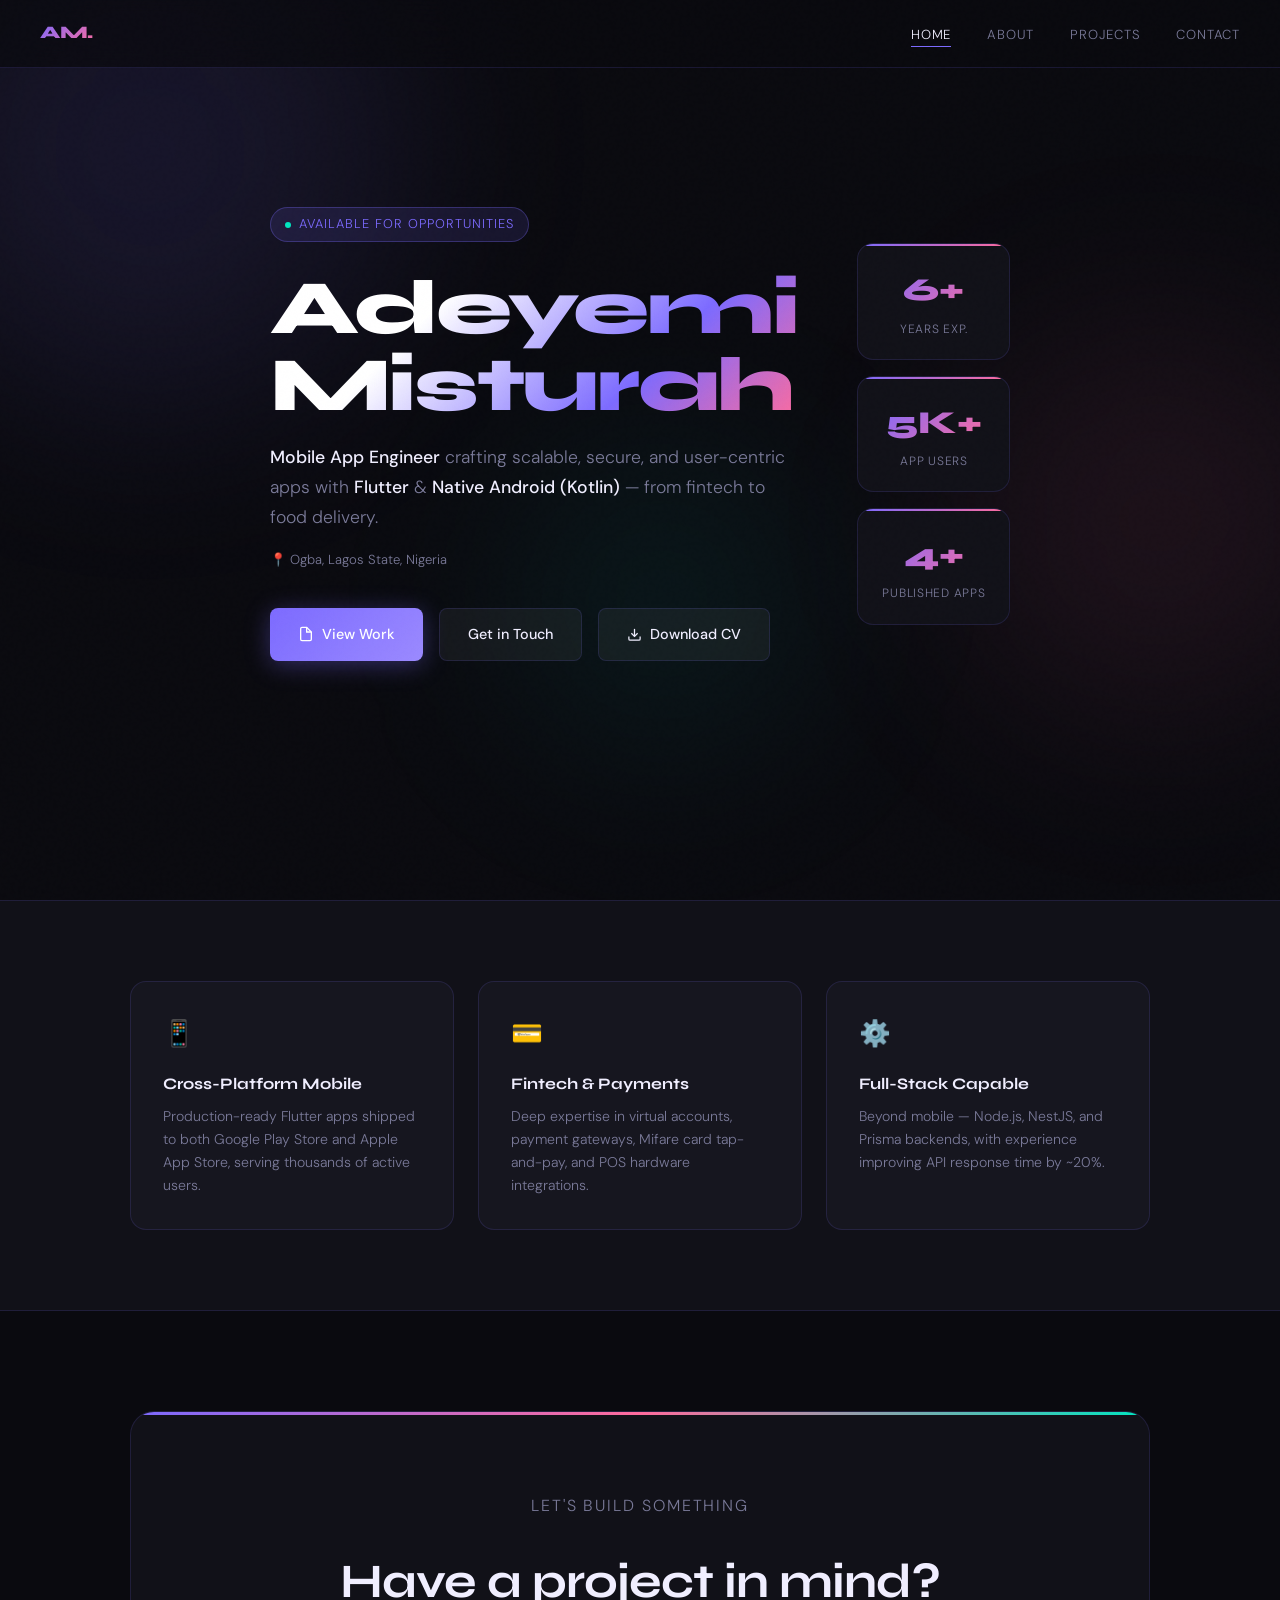
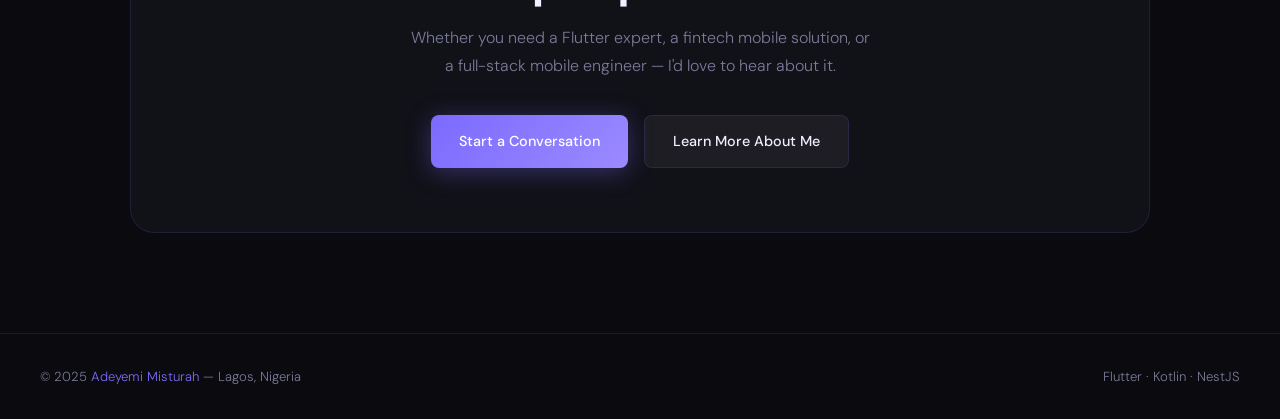
==== index.html @ 65bfe64b "update portfolio" ====
<!DOCTYPE html>
<html lang="en">
<head>
  <meta charset="UTF-8">
  <meta name="viewport" content="width=device-width, initial-scale=1.0">
  <title>Adeyemi Misturah — Mobile App Engineer</title>
  <link rel="preconnect" href="https://fonts.googleapis.com">
  <link rel="preconnect" href="https://fonts.gstatic.com" crossorigin>
  <link href="https://fonts.googleapis.com/css2?family=Syne:wght@400;600;700;800&family=DM+Sans:wght@300;400;500&display=swap" rel="stylesheet">
  <link rel="stylesheet" href="css/style.css">
  <link rel="stylesheet" href="css/pages.css">
</head>
<body>

  <!-- AMBIENT BLOBS -->
  <div class="blob blob-1"></div>
  <div class="blob blob-2"></div>
  <div class="blob blob-3"></div>

  <!-- NAV -->
  <nav id="navbar">
    <a href="index.html" class="nav-logo">AM.</a>
    <ul class="nav-links">
      <li><a href="index.html" class="active">Home</a></li>
      <li><a href="pages/about.html">About</a></li>
      <li><a href="pages/projects.html">Projects</a></li>
      <li><a href="pages/contact.html">Contact</a></li>
    </ul>
    <button class="nav-toggle" id="navToggle" aria-label="Toggle menu">
      <span></span><span></span><span></span>
    </button>
  </nav>

  <div class="wrapper">

    <!-- HERO -->
    <section id="hero">
      <div class="container">
        <div class="hero-inner">
          <div class="hero">
            <div class="hero-tag">Available for opportunities</div>
            <h1>
              <span class="name-gradient">Adeyemi<br>Misturah</span>
            </h1>
            <p class="hero-sub">
              <strong>Mobile App Engineer</strong> crafting scalable, secure, and user-centric apps with
              <strong>Flutter</strong> &amp; <strong>Native Android (Kotlin)</strong> — from fintech to food delivery.
            </p>
            <div class="hero-location">📍 Ogba, Lagos State, Nigeria</div>
            <div class="hero-actions">
              <a href="pages/projects.html" class="btn btn-primary">
                <svg width="16" height="16" fill="none" stroke="currentColor" stroke-width="2" viewBox="0 0 24 24"><path d="M13 2H6a2 2 0 0 0-2 2v16a2 2 0 0 0 2 2h12a2 2 0 0 0 2-2V9z"/><polyline points="13 2 13 9 20 9"/></svg>
                View Work
              </a>
              <a href="pages/contact.html" class="btn btn-ghost">Get in Touch</a>
              <a href="Adeyemi_Misturah_Resume.pdf" download class="btn btn-ghost">
                <svg width="15" height="15" fill="none" stroke="currentColor" stroke-width="2" viewBox="0 0 24 24"><path d="M21 15v4a2 2 0 0 1-2 2H5a2 2 0 0 1-2-2v-4"/><polyline points="7 10 12 15 17 10"/><line x1="12" y1="15" x2="12" y2="3"/></svg>
                Download CV
              </a>
            </div>
          </div>
          <div class="hero-stats">
            <div class="stat-card">
              <div class="stat-num">6+</div>
              <div class="stat-label">Years Exp.</div>
            </div>
            <div class="stat-card">
              <div class="stat-num">5K+</div>
              <div class="stat-label">App Users</div>
            </div>
            <div class="stat-card">
              <div class="stat-num">4+</div>
              <div class="stat-label">Published Apps</div>
            </div>
          </div>
        </div>
      </div>
    </section>

    <!-- HIGHLIGHTS -->
    <section id="highlights">
      <div class="container">
        <div class="highlights-grid">
          <div class="highlight-card">
            <div class="icon">📱</div>
            <h3>Cross-Platform Mobile</h3>
            <p>Production-ready Flutter apps shipped to both Google Play Store and Apple App Store, serving thousands of active users.</p>
          </div>
          <div class="highlight-card">
            <div class="icon">💳</div>
            <h3>Fintech & Payments</h3>
            <p>Deep expertise in virtual accounts, payment gateways, Mifare card tap-and-pay, and POS hardware integrations.</p>
          </div>
          <div class="highlight-card">
            <div class="icon">⚙️</div>
            <h3>Full-Stack Capable</h3>
            <p>Beyond mobile — Node.js, NestJS, and Prisma backends, with experience improving API response time by ~20%.</p>
          </div>
        </div>
      </div>
    </section>

    <!-- CTA -->
    <section id="cta">
      <div class="container">
        <div class="cta-inner">
          <p class="section-label">Let's build something</p>
          <h2 class="section-title">Have a project in mind?</h2>
          <p>Whether you need a Flutter expert, a fintech mobile solution, or a full-stack mobile engineer — I'd love to hear about it.</p>
          <div class="cta-actions">
            <a href="pages/contact.html" class="btn btn-primary">Start a Conversation</a>
            <a href="pages/about.html" class="btn btn-ghost">Learn More About Me</a>
          </div>
        </div>
      </div>
    </section>

    <footer>
      <div>© 2025 <span>Adeyemi Misturah</span> — Lagos, Nigeria</div>
      <div>Flutter · Kotlin · NestJS</div>
    </footer>

  </div>

  <script>
    const toggle = document.getElementById('navToggle');
    const nav    = document.getElementById('navbar');
    toggle.addEventListener('click', () => nav.classList.toggle('open'));
  </script>

</body>
</html>
---- css/style.css ----
/* ─────────────────────────────────────────────
   TOKENS
───────────────────────────────────────────── */
:root {
  --bg:       #0a0a0f;
  --surface:  #111118;
  --surface2: #16161f;
  --accent:   #7c6aff;
  --accent2:  #ff6b9d;
  --accent3:  #00e5c0;
  --text:     #f0eeff;
  --muted:    #7a7a99;
  --border:   rgba(124,106,255,0.15);

  --font-display: 'Syne', sans-serif;
  --font-body:    'DM Sans', sans-serif;

  --radius-sm: 8px;
  --radius-md: 16px;
  --radius-lg: 24px;
}

/* ─────────────────────────────────────────────
   RESET & BASE
───────────────────────────────────────────── */
*, *::before, *::after { box-sizing: border-box; margin: 0; padding: 0; }
html { scroll-behavior: smooth; }

body {
  background: var(--bg);
  color: var(--text);
  font-family: var(--font-body);
  font-weight: 300;
  line-height: 1.6;
  overflow-x: hidden;
  min-height: 100vh;
}

/* noise overlay */
body::before {
  content: '';
  position: fixed;
  inset: 0;
  background-image: url("data:image/svg+xml,%3Csvg viewBox='0 0 256 256' xmlns='http://www.w3.org/2000/svg'%3E%3Cfilter id='n'%3E%3CfeTurbulence type='fractalNoise' baseFrequency='0.9' numOctaves='4' stitchTiles='stitch'/%3E%3C/filter%3E%3Crect width='100%25' height='100%25' filter='url(%23n)' opacity='0.035'/%3E%3C/svg%3E");
  pointer-events: none;
  z-index: 9999;
  opacity: 0.4;
}

img { display: block; max-width: 100%; }
a  { color: inherit; text-decoration: none; }
ul { list-style: none; }

/* ─────────────────────────────────────────────
   AMBIENT BLOBS
───────────────────────────────────────────── */
.blob {
  position: fixed;
  border-radius: 50%;
  filter: blur(100px);
  pointer-events: none;
  z-index: 0;
  animation: drift 18s ease-in-out infinite alternate;
}
.blob-1 { width:500px; height:500px; background:rgba(124,106,255,0.11); top:-100px; left:-100px; }
.blob-2 { width:400px; height:400px; background:rgba(255,107,157,0.08); bottom:20%; right:-80px; animation-delay:-6s; }
.blob-3 { width:300px; height:300px; background:rgba(0,229,192,0.07);   top:50%;   left:40%;    animation-delay:-12s; }

@keyframes drift {
  from { transform: translate(0,0)        scale(1);    }
  to   { transform: translate(30px,40px)  scale(1.08); }
}

/* ─────────────────────────────────────────────
   LAYOUT
───────────────────────────────────────────── */
.wrapper   { position: relative; z-index: 1; }
.container { max-width: 1100px; margin: 0 auto; padding: 0 40px; }
section    { padding: 100px 0; }

/* ─────────────────────────────────────────────
   NAVBAR
───────────────────────────────────────────── */
nav {
  position: fixed;
  top: 0; left: 0; right: 0;
  z-index: 200;
  padding: 0 40px;
  height: 68px;
  display: flex;
  align-items: center;
  justify-content: space-between;
  background: rgba(10,10,15,0.75);
  backdrop-filter: blur(20px);
  border-bottom: 1px solid var(--border);
}

.nav-logo {
  font-family: var(--font-display);
  font-weight: 800;
  font-size: 1.1rem;
  background: linear-gradient(135deg, var(--accent), var(--accent2));
  -webkit-background-clip: text;
  -webkit-text-fill-color: transparent;
  letter-spacing: -0.02em;
}

.nav-links {
  display: flex;
  align-items: center;
  gap: 36px;
}

.nav-links a {
  font-size: 0.82rem;
  letter-spacing: 0.06em;
  text-transform: uppercase;
  color: var(--muted);
  transition: color 0.25s;
  position: relative;
  padding-bottom: 2px;
}

.nav-links a::after {
  content: '';
  position: absolute;
  bottom: -2px; left: 0;
  width: 0; height: 1px;
  background: var(--accent);
  transition: width 0.3s;
}

.nav-links a:hover,
.nav-links a.active { color: var(--text); }
.nav-links a:hover::after,
.nav-links a.active::after { width: 100%; }

/* hamburger */
.nav-toggle {
  display: none;
  flex-direction: column;
  gap: 5px;
  cursor: pointer;
  padding: 4px;
  background: none;
  border: none;
}
.nav-toggle span {
  display: block;
  width: 22px; height: 2px;
  background: var(--text);
  border-radius: 2px;
  transition: transform 0.3s, opacity 0.3s;
}

/* mobile nav open state */
nav.open .nav-links {
  display: flex;
  flex-direction: column;
  position: fixed;
  top: 68px; left: 0; right: 0;
  background: rgba(10,10,15,0.97);
  padding: 32px 40px;
  gap: 24px;
  border-bottom: 1px solid var(--border);
}

nav.open .nav-toggle span:nth-child(1) { transform: translateY(7px) rotate(45deg); }
nav.open .nav-toggle span:nth-child(2) { opacity: 0; }
nav.open .nav-toggle span:nth-child(3) { transform: translateY(-7px) rotate(-45deg); }

/* ─────────────────────────────────────────────
   TYPOGRAPHY HELPERS
───────────────────────────────────────────── */
.section-label {
  display: inline-block;
  font-size: 0.75rem;
  letter-spacing: 0.12em;
  text-transform: uppercase;
  color: var(--accent);
  margin-bottom: 12px;
}

.section-title {
  font-family: var(--font-display);
  font-weight: 700;
  font-size: clamp(2rem, 4vw, 3rem);
  letter-spacing: -0.02em;
  line-height: 1.1;
  margin-bottom: 16px;
}

.section-desc {
  color: var(--muted);
  max-width: 520px;
  font-size: 1rem;
  line-height: 1.7;
}

/* ─────────────────────────────────────────────
   BUTTONS
───────────────────────────────────────────── */
.btn {
  display: inline-flex;
  align-items: center;
  gap: 8px;
  padding: 14px 28px;
  border-radius: var(--radius-sm);
  font-size: 0.9rem;
  font-weight: 500;
  cursor: pointer;
  border: none;
  transition: transform 0.2s, box-shadow 0.2s, background 0.2s;
  font-family: var(--font-body);
}
.btn:hover { transform: translateY(-2px); }

.btn-primary {
  background: linear-gradient(135deg, var(--accent), #9b8aff);
  color: #fff;
  box-shadow: 0 4px 24px rgba(124,106,255,0.35);
}
.btn-primary:hover { box-shadow: 0 8px 32px rgba(124,106,255,0.5); }

.btn-ghost {
  background: rgba(255,255,255,0.05);
  color: var(--text);
  border: 1px solid var(--border);
}
.btn-ghost:hover { background: rgba(255,255,255,0.09); }

/* ─────────────────────────────────────────────
   TAGS & PILLS
───────────────────────────────────────────── */
.tag {
  font-size: 0.78rem;
  padding: 4px 10px;
  border-radius: 6px;
  background: rgba(124,106,255,0.1);
  color: #b8aaff;
  border: 1px solid rgba(124,106,255,0.2);
}
.tag.green { background:rgba(0,229,192,0.1);  color:#7fffd4;  border-color:rgba(0,229,192,0.2); }
.tag.pink  { background:rgba(255,107,157,0.1); color:#ffb3cc;  border-color:rgba(255,107,157,0.2); }
.tag.gold  { background:rgba(255,195,0,0.1);   color:#ffe066;  border-color:rgba(255,195,0,0.2); }

.pill { font-size:0.75rem; padding:4px 10px; border-radius:100px; font-weight:500; }
.pill-a { background:rgba(124,106,255,0.15); color:#b8aaff; }
.pill-b { background:rgba(0,229,192,0.12);   color:#7fffd4; }
.pill-c { background:rgba(255,107,157,0.12); color:#ffb3cc; }

/* ─────────────────────────────────────────────
   CARDS (shared base)
───────────────────────────────────────────── */
.card {
  background: var(--surface2);
  border: 1px solid var(--border);
  border-radius: var(--radius-md);
  transition: border-color 0.3s, transform 0.3s;
}
.card:hover {
  border-color: rgba(124,106,255,0.4);
  transform: translateY(-4px);
}

/* ─────────────────────────────────────────────
   FOOTER
───────────────────────────────────────────── */
footer {
  border-top: 1px solid var(--border);
  padding: 32px 40px;
  display: flex;
  justify-content: space-between;
  align-items: center;
  color: var(--muted);
  font-size: 0.82rem;
  flex-wrap: wrap;
  gap: 12px;
  position: relative;
  z-index: 1;
}
footer span { color: var(--accent); }

/* ─────────────────────────────────────────────
   PAGE HERO (shared across inner pages)
───────────────────────────────────────────── */
.page-hero {
  padding-top: 160px;
  padding-bottom: 64px;
}
.page-hero-inner { max-width: 640px; }

/* ─────────────────────────────────────────────
   RESPONSIVE
───────────────────────────────────────────── */
@media (max-width: 768px) {
  nav { padding: 0 24px; }
  .nav-links { display: none; }
  .nav-toggle { display: flex; }
  .container { padding: 0 24px; }
  section { padding: 72px 0; }
  footer { padding: 24px; }
}
---- css/pages.css ----
/* ─────────────────────────────────────────────
   INDEX / HOME PAGE
───────────────────────────────────────────── */

/* Hero */
#hero {
  min-height: 100vh;
  display: flex;
  align-items: center;
  padding-top: 68px;
}

.hero-inner {
  display: grid;
  grid-template-columns: 1fr auto;
  gap: 60px;
  align-items: center;
  width: 100%;
}

.hero-tag {
  display: inline-flex;
  align-items: center;
  gap: 8px;
  background: rgba(124,106,255,0.12);
  border: 1px solid rgba(124,106,255,0.3);
  padding: 6px 14px;
  border-radius: 100px;
  font-size: 0.8rem;
  color: var(--accent);
  letter-spacing: 0.08em;
  text-transform: uppercase;
  margin-bottom: 28px;
  animation: fadeUp 0.8s ease both;
}

.hero-tag::before {
  content: '';
  width: 6px; height: 6px;
  background: var(--accent3);
  border-radius: 50%;
  animation: pulseGreen 2s ease infinite;
}

@keyframes pulseGreen {
  0%, 100% { opacity: 1; transform: scale(1); }
  50%       { opacity: 0.4; transform: scale(1.6); }
}

.hero h1 {
  font-family: 'Syne', sans-serif;
  font-weight: 800;
  font-size: clamp(3rem, 6vw, 5.5rem);
  line-height: 1.0;
  letter-spacing: -0.03em;
  animation: fadeUp 0.8s 0.15s ease both;
}

.name-gradient {
  background: linear-gradient(135deg, #fff 30%, var(--accent) 70%, var(--accent2));
  -webkit-background-clip: text;
  -webkit-text-fill-color: transparent;
  display: block;
}

.hero-sub {
  font-size: 1.1rem;
  color: var(--muted);
  margin-top: 20px;
  max-width: 520px;
  line-height: 1.7;
  animation: fadeUp 0.8s 0.3s ease both;
}
.hero-sub strong { color: var(--text); font-weight: 500; }

.hero-location {
  display: inline-flex;
  align-items: center;
  gap: 6px;
  font-size: 0.82rem;
  color: var(--muted);
  margin-top: 16px;
  animation: fadeUp 0.8s 0.45s ease both;
}

.hero-actions {
  display: flex;
  gap: 16px;
  margin-top: 36px;
  flex-wrap: wrap;
  animation: fadeUp 0.8s 0.55s ease both;
}

/* Stat cards */
.hero-stats {
  display: flex;
  flex-direction: column;
  gap: 16px;
  animation: fadeUp 0.8s 0.65s ease both;
}

.stat-card {
  background: var(--surface);
  border: 1px solid var(--border);
  border-radius: 16px;
  padding: 20px 24px;
  text-align: center;
  min-width: 140px;
  position: relative;
  overflow: hidden;
}
.stat-card::before {
  content: '';
  position: absolute;
  top: 0; left: 0; right: 0;
  height: 2px;
  background: linear-gradient(90deg, var(--accent), var(--accent2));
}
.stat-num {
  font-family: 'Syne', sans-serif;
  font-weight: 800;
  font-size: 2rem;
  background: linear-gradient(135deg, var(--accent), var(--accent2));
  -webkit-background-clip: text;
  -webkit-text-fill-color: transparent;
}
.stat-label {
  font-size: 0.75rem;
  color: var(--muted);
  letter-spacing: 0.06em;
  text-transform: uppercase;
  margin-top: 4px;
}

/* Highlights strip */
#highlights {
  padding: 80px 0;
  background: var(--surface);
  border-top: 1px solid var(--border);
  border-bottom: 1px solid var(--border);
}

.highlights-grid {
  display: grid;
  grid-template-columns: repeat(3, 1fr);
  gap: 24px;
}

.highlight-card {
  padding: 32px;
  border-radius: 16px;
  background: var(--surface2);
  border: 1px solid var(--border);
  transition: border-color 0.3s, transform 0.3s;
}
.highlight-card:hover { border-color: rgba(124,106,255,0.4); transform: translateY(-4px); }

.highlight-card .icon {
  font-size: 1.6rem;
  margin-bottom: 16px;
}
.highlight-card h3 {
  font-family: 'Syne', sans-serif;
  font-weight: 700;
  font-size: 1rem;
  margin-bottom: 8px;
}
.highlight-card p {
  font-size: 0.88rem;
  color: var(--muted);
  line-height: 1.65;
}

/* CTA band */
#cta {
  padding: 100px 0;
}
.cta-inner {
  background: var(--surface);
  border: 1px solid var(--border);
  border-radius: 24px;
  padding: 64px;
  text-align: center;
  position: relative;
  overflow: hidden;
}
.cta-inner::before {
  content: '';
  position: absolute;
  top: 0; left: 0; right: 0;
  height: 3px;
  background: linear-gradient(90deg, var(--accent), var(--accent2), var(--accent3));
}
.cta-inner p {
  color: var(--muted);
  max-width: 460px;
  margin: 16px auto 36px;
  font-size: 1rem;
  line-height: 1.7;
}
.cta-actions { display: flex; justify-content: center; gap: 16px; flex-wrap: wrap; }

@keyframes fadeUp {
  from { opacity: 0; transform: translateY(24px); }
  to   { opacity: 1; transform: translateY(0); }
}

/* ── responsive ── */
@media (max-width: 900px) {
  .highlights-grid { grid-template-columns: 1fr 1fr; }
}
@media (max-width: 768px) {
  .hero-inner { grid-template-columns: 1fr; }
  .hero-stats  { flex-direction: row; flex-wrap: wrap; }
  .stat-card   { min-width: 120px; flex: 1; }
  .highlights-grid { grid-template-columns: 1fr; }
  .cta-inner   { padding: 40px 24px; }
}


/* ─────────────────────────────────────────────
   ABOUT PAGE
───────────────────────────────────────────── */

.about-grid {
  display: grid;
  grid-template-columns: 1fr 1fr;
  gap: 64px;
  align-items: start;
  margin-top: 0;
}

.about-body p {
  color: var(--muted);
  line-height: 1.8;
  margin-bottom: 20px;
  font-size: 0.97rem;
}
.about-body p strong { color: var(--text); font-weight: 500; }

.about-links {
  display: flex;
  gap: 12px;
  flex-wrap: wrap;
  margin-top: 32px;
}

/* Education */
.edu-cards { display: flex; flex-direction: column; gap: 16px; margin-top: 48px; }

.edu-card {
  background: var(--surface2);
  border: 1px solid var(--border);
  border-radius: 16px;
  padding: 24px 28px;
  position: relative;
  overflow: hidden;
  transition: border-color 0.3s;
}
.edu-card::before {
  content: '';
  position: absolute;
  left: 0; top: 0; bottom: 0;
  width: 3px;
  background: linear-gradient(to bottom, var(--accent), var(--accent2));
}
.edu-card:hover { border-color: rgba(124,106,255,0.4); }
.edu-card h4 {
  font-family: 'Syne', sans-serif;
  font-weight: 700;
  font-size: 0.95rem;
  margin-bottom: 4px;
}
.edu-card .school { color: var(--muted); font-size: 0.85rem; margin-bottom: 8px; }
.edu-card .cgpa {
  font-size: 0.8rem;
  color: var(--accent3);
  letter-spacing: 0.05em;
}

/* Certs */
.certs { margin-top: 48px; }
.certs h3 {
  font-family: 'Syne', sans-serif;
  font-weight: 700;
  font-size: 1rem;
  margin-bottom: 16px;
  color: var(--muted);
  letter-spacing: 0.05em;
  text-transform: uppercase;
  font-size: 0.8rem;
}
.cert-list { display: flex; flex-direction: column; gap: 10px; }
.cert-item {
  display: flex;
  align-items: center;
  gap: 12px;
  font-size: 0.88rem;
  color: var(--muted);
}
.cert-item::before {
  content: '✦';
  color: var(--accent);
  font-size: 0.7rem;
  flex-shrink: 0;
}

@media (max-width: 860px) {
  .about-grid { grid-template-columns: 1fr; gap: 48px; }
}


/* ─────────────────────────────────────────────
   PROJECTS PAGE
───────────────────────────────────────────── */

.projects-grid {
  display: grid;
  grid-template-columns: repeat(auto-fit, minmax(300px, 1fr));
  gap: 24px;
  margin-top: 56px;
}

.project-card {
  background: var(--surface2);
  border: 1px solid var(--border);
  border-radius: 20px;
  padding: 32px;
  position: relative;
  overflow: hidden;
  transition: transform 0.3s, border-color 0.3s;
}
.project-card:hover {
  transform: translateY(-6px);
  border-color: rgba(124,106,255,0.4);
}

.card-glow {
  position: absolute;
  top: -60px; right: -60px;
  width: 180px; height: 180px;
  border-radius: 50%;
  filter: blur(60px);
  opacity: 0.2;
  pointer-events: none;
}

.project-num {
  font-family: 'Syne', sans-serif;
  font-weight: 800;
  font-size: 0.78rem;
  letter-spacing: 0.1em;
  color: var(--muted);
  margin-bottom: 16px;
}
.project-card h3 {
  font-family: 'Syne', sans-serif;
  font-weight: 700;
  font-size: 1.25rem;
  margin-bottom: 10px;
  letter-spacing: -0.01em;
}
.project-desc {
  font-size: 0.9rem;
  color: var(--muted);
  line-height: 1.65;
  margin-bottom: 20px;
}
.project-pills { display: flex; flex-wrap: wrap; gap: 8px; }

/* Store badges */
.store-badges {
  display: flex;
  gap: 10px;
  margin-top: 20px;
}
.store-badge {
  display: inline-flex;
  align-items: center;
  gap: 6px;
  padding: 6px 12px;
  border-radius: 8px;
  background: rgba(255,255,255,0.04);
  border: 1px solid rgba(255,255,255,0.08);
  font-size: 0.75rem;
  color: var(--muted);
  transition: border-color 0.2s, color 0.2s;
}
.store-badge:hover { border-color: var(--accent); color: var(--text); }


/* ─────────────────────────────────────────────
   EXPERIENCE PAGE (on projects.html)
───────────────────────────────────────────── */

.timeline {
  margin-top: 60px;
  position: relative;
}
.timeline::before {
  content: '';
  position: absolute;
  left: 0; top: 0; bottom: 0;
  width: 1px;
  background: linear-gradient(to bottom, var(--accent), transparent);
}

.timeline-item {
  padding-left: 40px;
  padding-bottom: 56px;
  position: relative;
}
.timeline-item::before {
  content: '';
  position: absolute;
  left: -5px; top: 6px;
  width: 11px; height: 11px;
  border-radius: 50%;
  background: var(--accent);
  box-shadow: 0 0 0 3px var(--bg), 0 0 0 5px rgba(124,106,255,0.3);
}

.timeline-meta {
  display: flex;
  align-items: center;
  gap: 14px;
  margin-bottom: 6px;
  flex-wrap: wrap;
}
.timeline-date {
  font-size: 0.78rem;
  color: var(--accent3);
  letter-spacing: 0.06em;
  text-transform: uppercase;
}
.timeline-company {
  font-family: 'Syne', sans-serif;
  font-weight: 700;
  font-size: 1.1rem;
}
.timeline-role {
  color: var(--muted);
  font-size: 0.88rem;
  margin-bottom: 14px;
}
.timeline-item ul { display: flex; flex-direction: column; gap: 8px; }
.timeline-item li {
  font-size: 0.9rem;
  color: #c8c8e8;
  padding-left: 18px;
  position: relative;
  line-height: 1.6;
}
.timeline-item li::before {
  content: '→';
  position: absolute;
  left: 0;
  color: var(--accent);
  font-size: 0.78rem;
  top: 2px;
}


/* ─────────────────────────────────────────────
   CONTACT PAGE
───────────────────────────────────────────── */

.contact-layout {
  display: grid;
  grid-template-columns: 1fr 1fr;
  gap: 64px;
  align-items: start;
  margin-top: 0;
}

.contact-intro p {
  color: var(--muted);
  line-height: 1.8;
  font-size: 0.97rem;
  margin-bottom: 16px;
}

.contact-items { display: flex; flex-direction: column; gap: 14px; margin-top: 36px; }

.contact-item {
  display: flex;
  align-items: center;
  gap: 16px;
  padding: 18px 20px;
  border-radius: 12px;
  background: var(--surface2);
  border: 1px solid var(--border);
  transition: border-color 0.3s, transform 0.25s;
}
.contact-item:hover { border-color: rgba(124,106,255,0.4); transform: translateX(4px); }

.contact-item-icon {
  width: 40px; height: 40px;
  border-radius: 10px;
  background: rgba(124,106,255,0.12);
  display: flex;
  align-items: center;
  justify-content: center;
  flex-shrink: 0;
}

.contact-item-body { display: flex; flex-direction: column; }
.contact-item-label { font-size: 0.72rem; color: var(--muted); letter-spacing: 0.06em; text-transform: uppercase; }
.contact-item-value { font-size: 0.9rem; color: var(--text); margin-top: 2px; }

/* availability card */
.availability-card {
  background: var(--surface2);
  border: 1px solid var(--border);
  border-radius: 20px;
  padding: 36px;
  position: relative;
  overflow: hidden;
}
.availability-card::before {
  content: '';
  position: absolute;
  top: 0; left: 0; right: 0;
  height: 3px;
  background: linear-gradient(90deg, var(--accent), var(--accent2), var(--accent3));
}

.avail-badge {
  display: inline-flex;
  align-items: center;
  gap: 8px;
  background: rgba(0,229,192,0.1);
  border: 1px solid rgba(0,229,192,0.25);
  padding: 6px 14px;
  border-radius: 100px;
  font-size: 0.8rem;
  color: var(--accent3);
  margin-bottom: 24px;
}
.avail-badge::before {
  content: '';
  width: 6px; height: 6px;
  background: var(--accent3);
  border-radius: 50%;
  animation: pulseGreen 2s infinite;
}

@keyframes pulseGreen {
  0%,100% { opacity:1; transform:scale(1); }
  50%      { opacity:0.4; transform:scale(1.6); }
}

.availability-card h3 {
  font-family: 'Syne', sans-serif;
  font-weight: 700;
  font-size: 1.2rem;
  margin-bottom: 12px;
}
.availability-card p {
  color: var(--muted);
  font-size: 0.9rem;
  line-height: 1.7;
  margin-bottom: 28px;
}

.interest-list { display: flex; flex-wrap: wrap; gap: 8px; }

@media (max-width: 860px) {
  .contact-layout { grid-template-columns: 1fr; gap: 48px; }
}
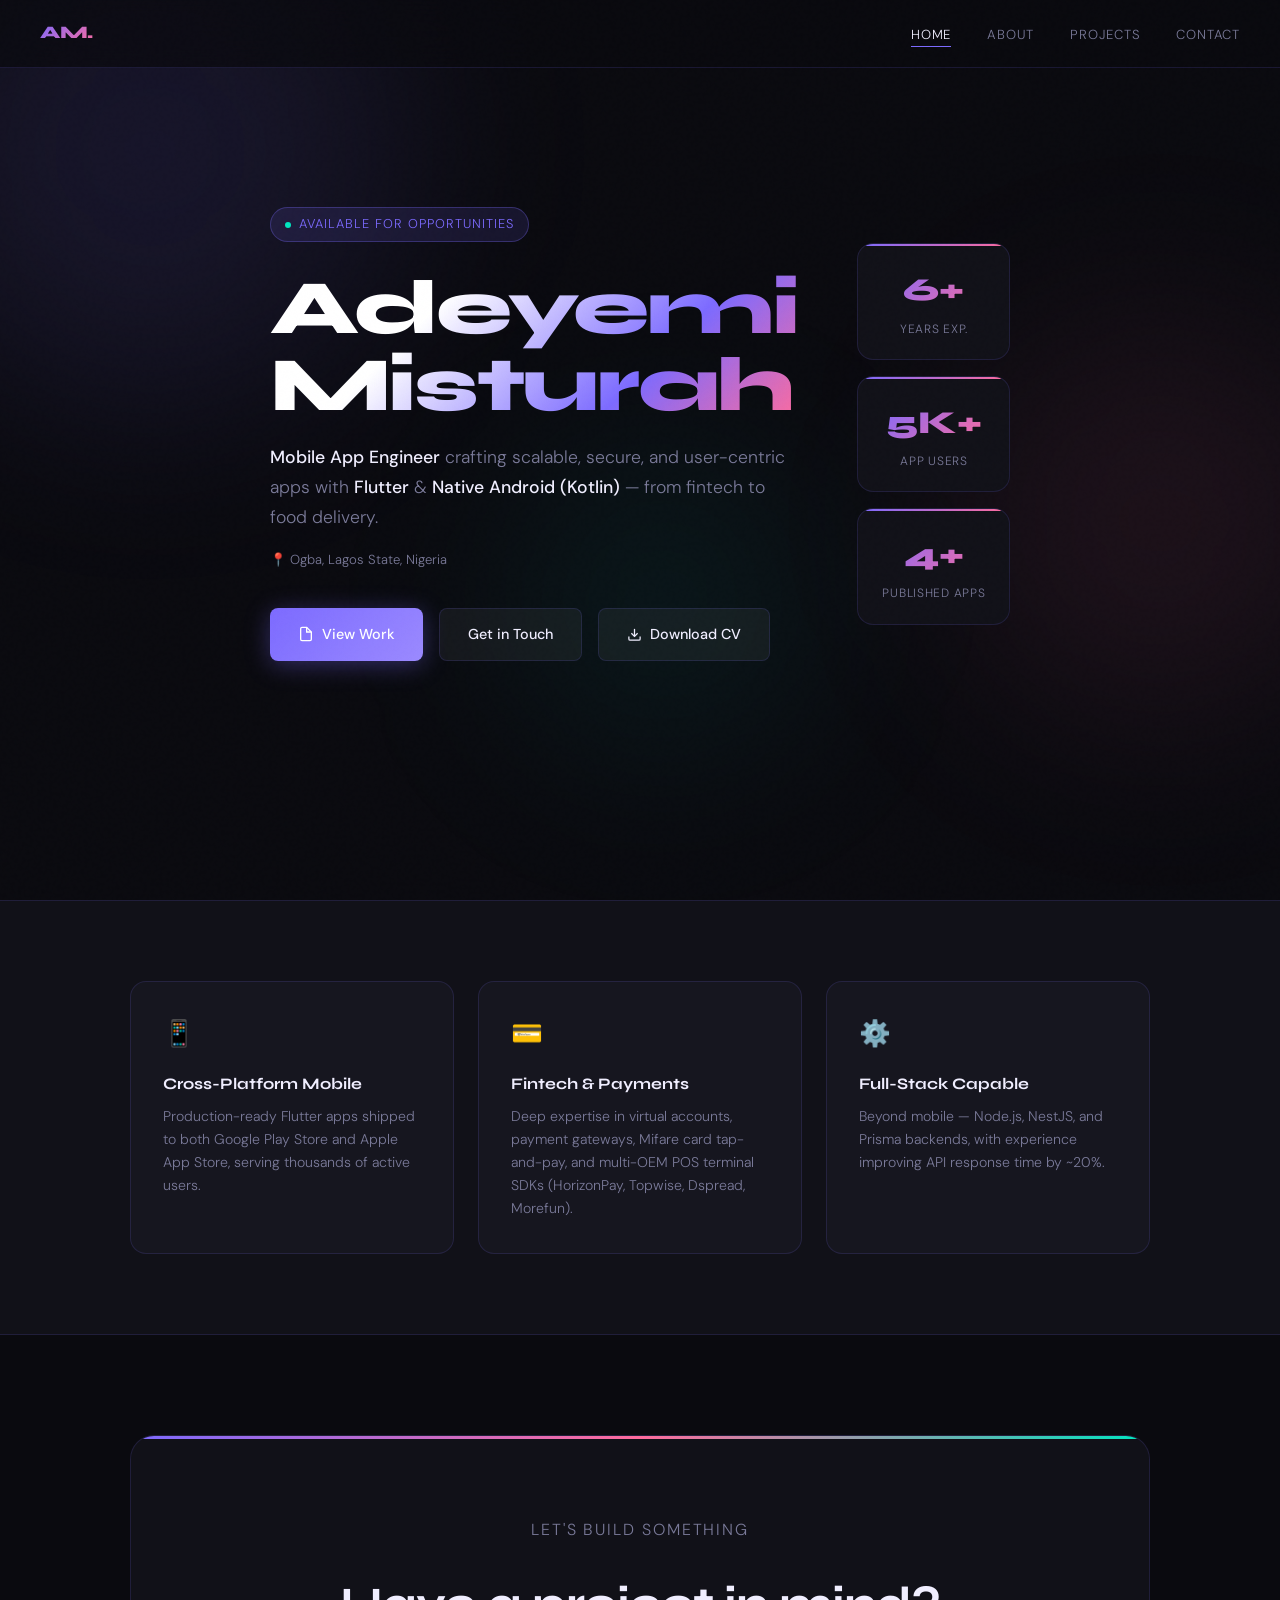
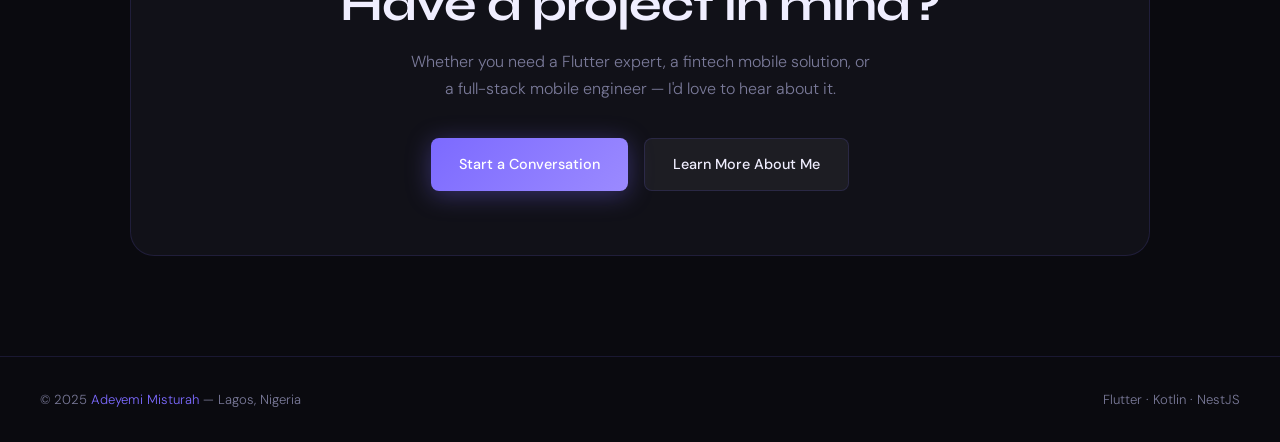
==== commit 0038d984: "Updated portfolio" ====
--- a/index.html
+++ b/index.html
@@ -53,7 +53,7 @@
                 View Work
               </a>
               <a href="pages/contact.html" class="btn btn-ghost">Get in Touch</a>
-              <a href="Adeyemi_Misturah_Resume.pdf" download class="btn btn-ghost">
+              <a href="Adeyemi_Misturah_Resume_2026.pdf" download class="btn btn-ghost">
                 <svg width="15" height="15" fill="none" stroke="currentColor" stroke-width="2" viewBox="0 0 24 24"><path d="M21 15v4a2 2 0 0 1-2 2H5a2 2 0 0 1-2-2v-4"/><polyline points="7 10 12 15 17 10"/><line x1="12" y1="15" x2="12" y2="3"/></svg>
                 Download CV
               </a>
@@ -89,7 +89,7 @@
           <div class="highlight-card">
             <div class="icon">💳</div>
             <h3>Fintech & Payments</h3>
-            <p>Deep expertise in virtual accounts, payment gateways, Mifare card tap-and-pay, and POS hardware integrations.</p>
+            <p>Deep expertise in virtual accounts, payment gateways, Mifare card tap-and-pay, and multi-OEM POS terminal SDKs (HorizonPay, Topwise, Dspread, Morefun).</p>
           </div>
           <div class="highlight-card">
             <div class="icon">⚙️</div>
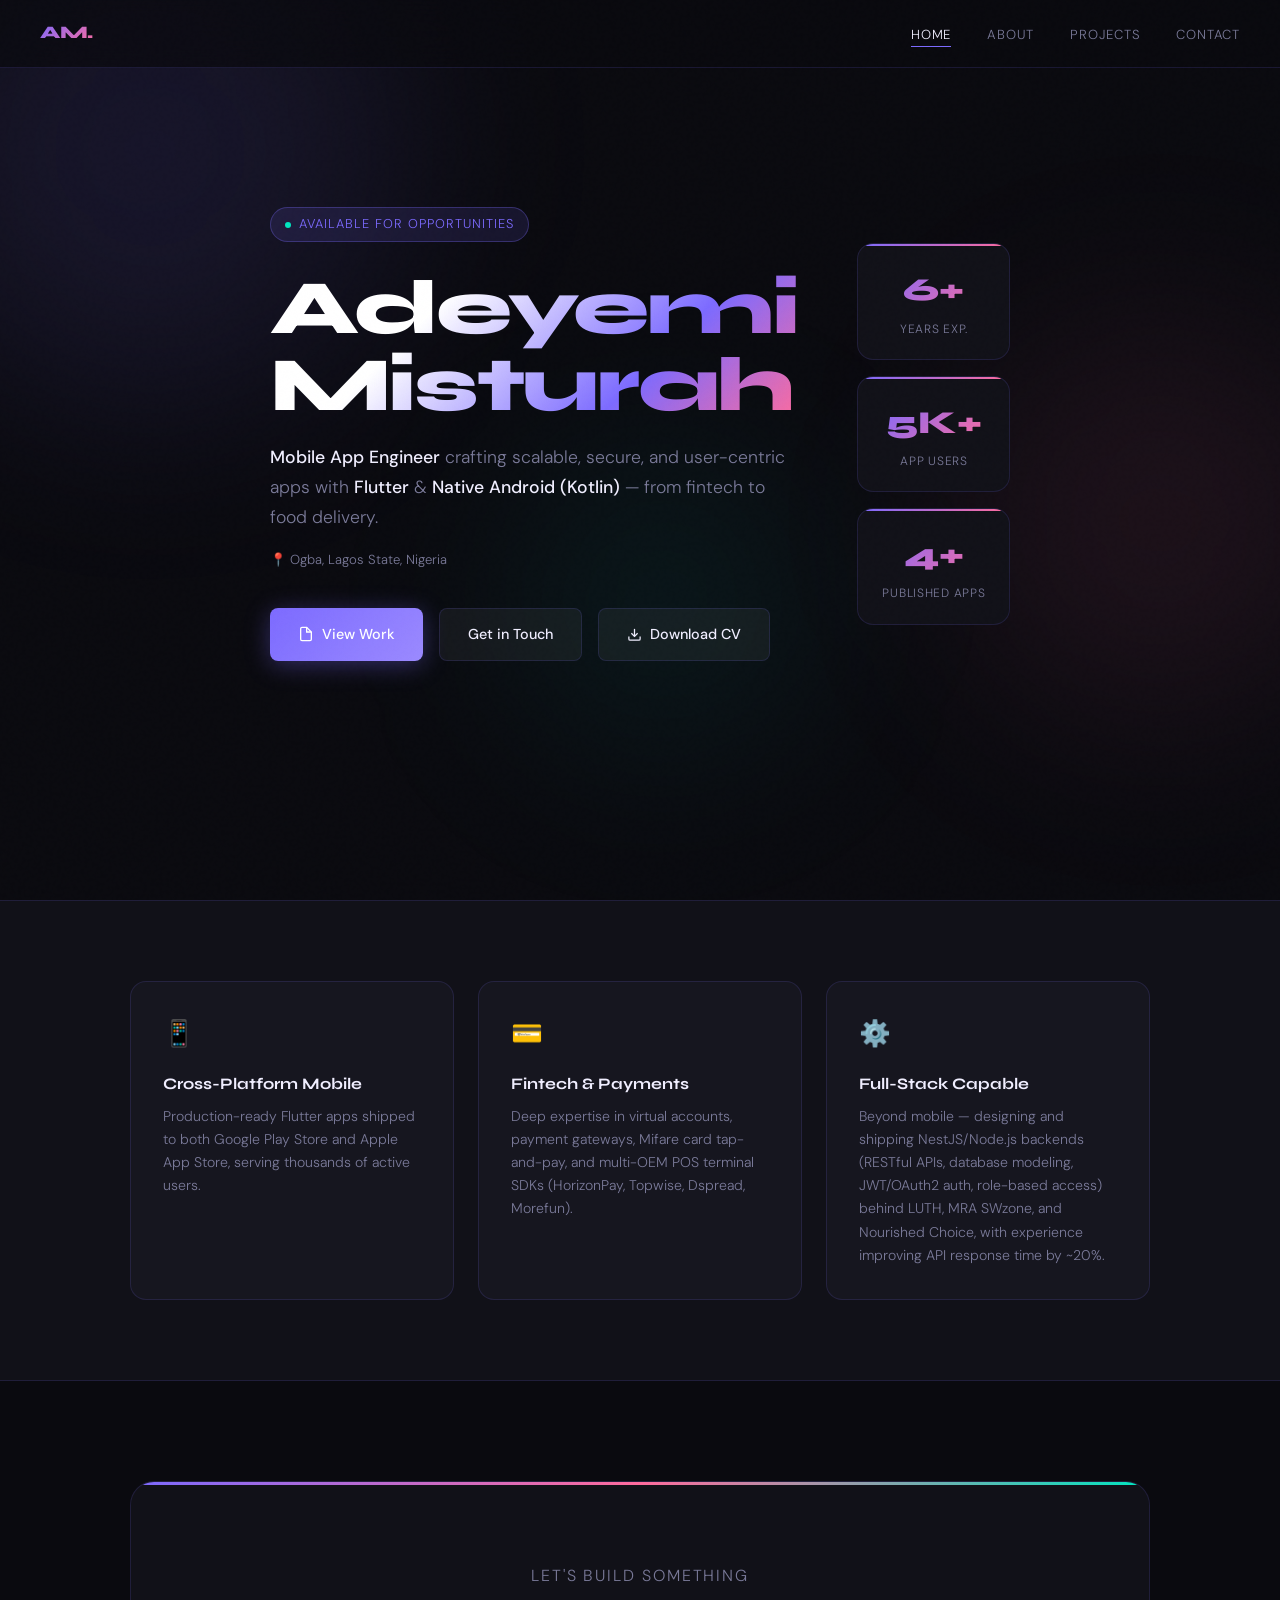
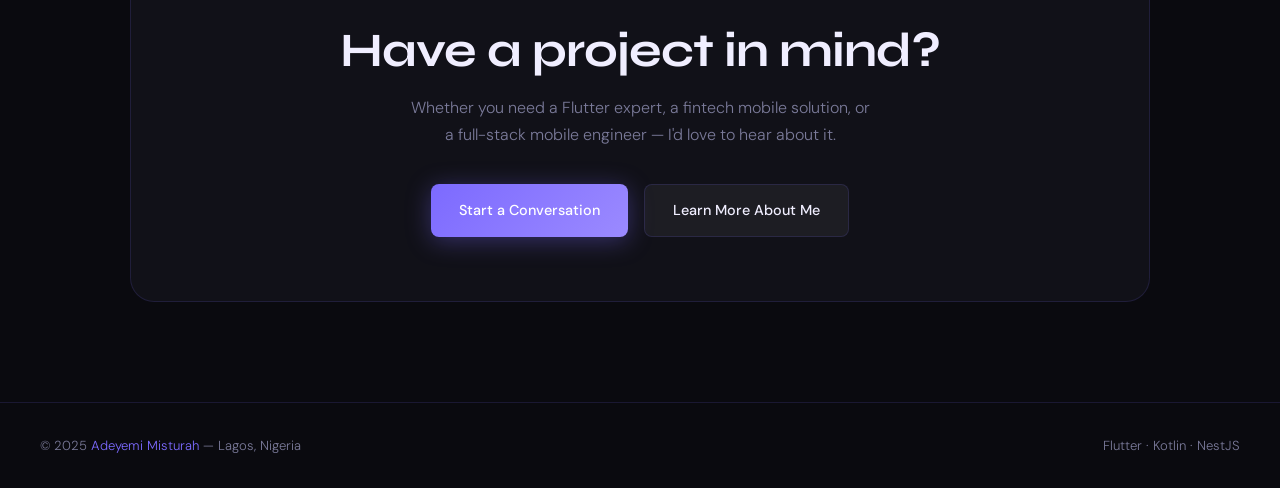
==== commit 5551c4bc: "Add KeyVend project, update Loop screenshots/status" ====
--- a/index.html
+++ b/index.html
@@ -94,7 +94,7 @@
           <div class="highlight-card">
             <div class="icon">⚙️</div>
             <h3>Full-Stack Capable</h3>
-            <p>Beyond mobile — Node.js, NestJS, and Prisma backends, with experience improving API response time by ~20%.</p>
+            <p>Beyond mobile — designing and shipping NestJS/Node.js backends (RESTful APIs, database modeling, JWT/OAuth2 auth, role-based access) behind LUTH, MRA SWzone, and Nourished Choice, with experience improving API response time by ~20%.</p>
           </div>
         </div>
       </div>
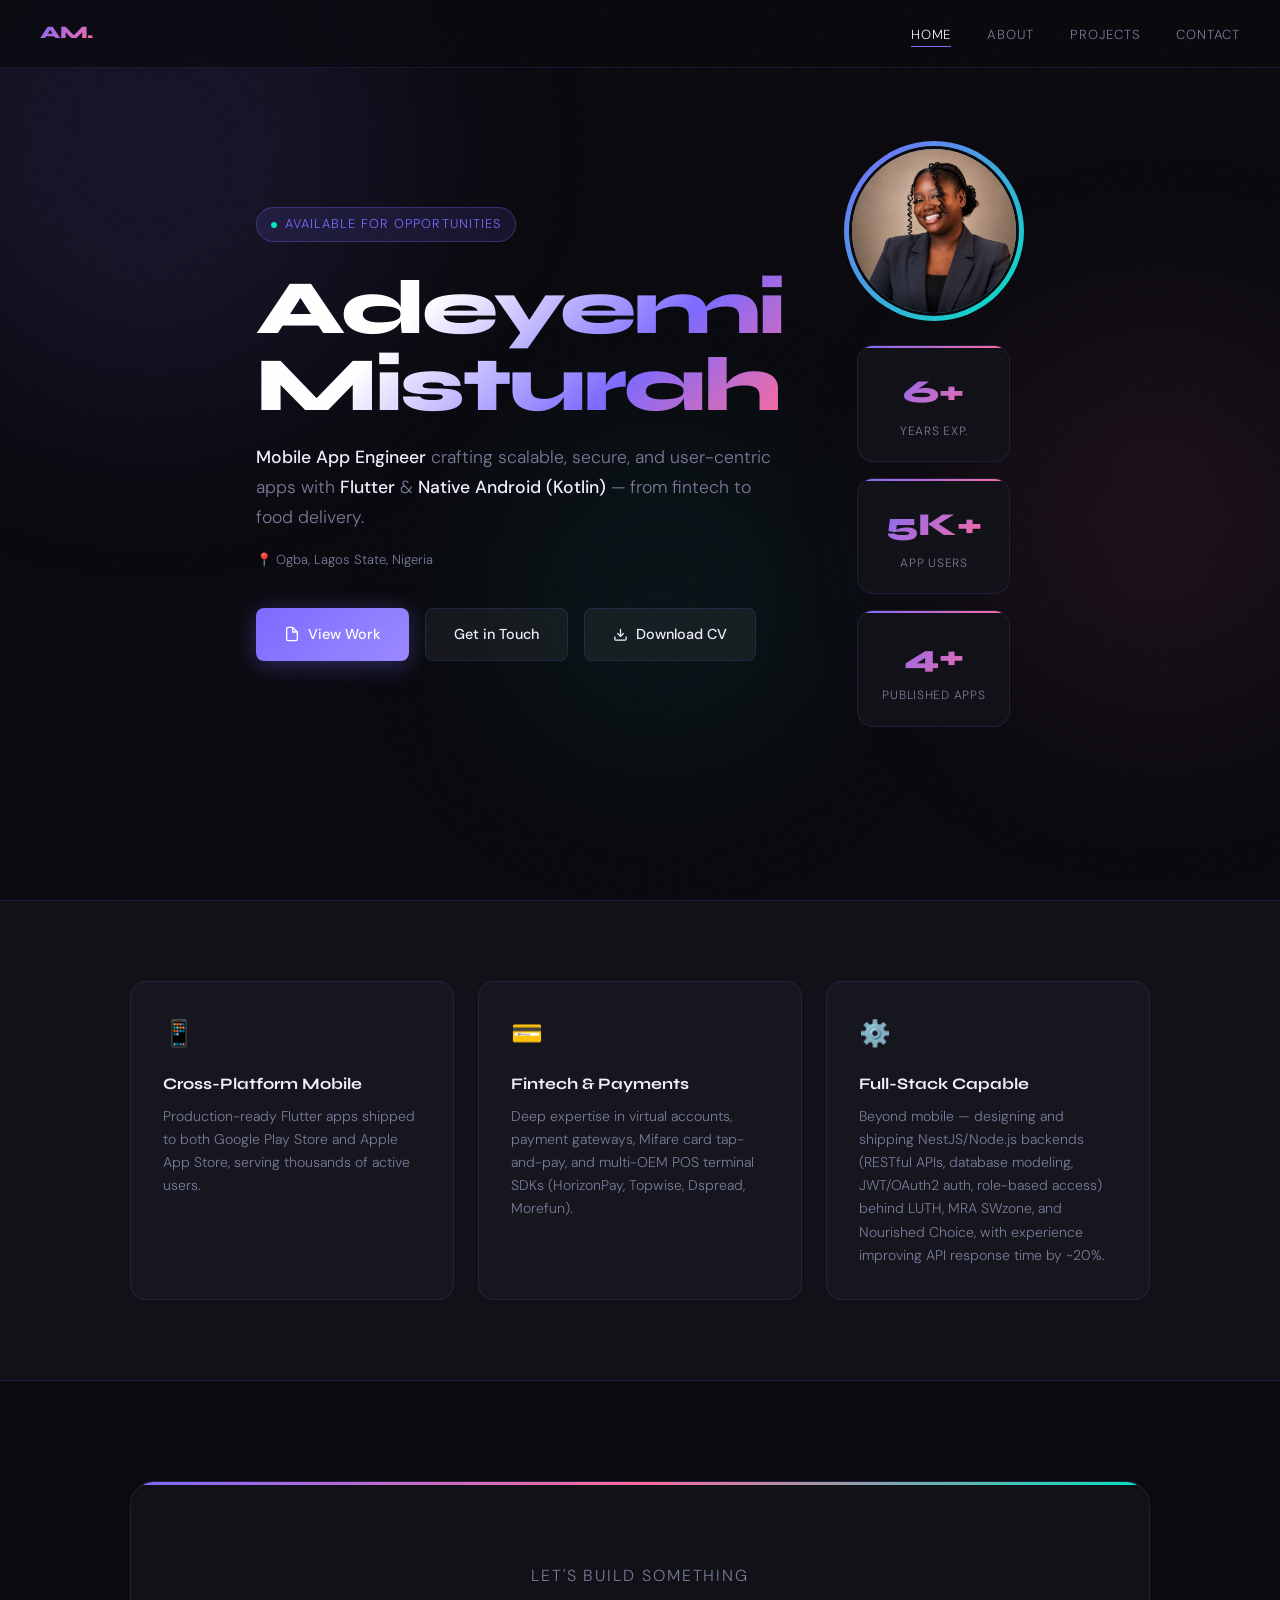
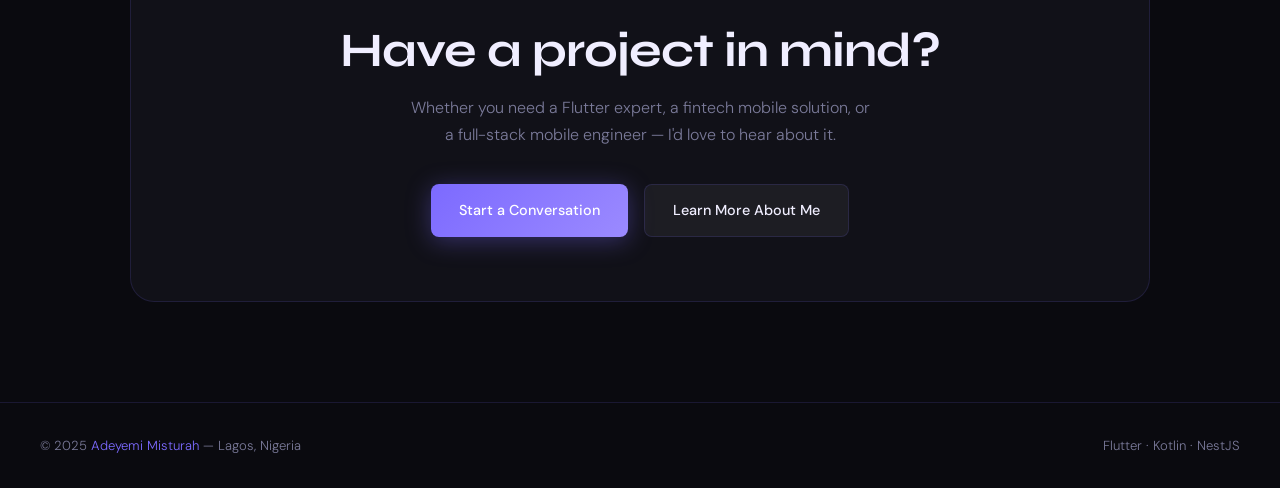
==== commit 1c0dafc8: "Update MRA and Macropay store links" ====
--- a/index.html
+++ b/index.html
@@ -59,18 +59,23 @@
               </a>
             </div>
           </div>
-          <div class="hero-stats">
-            <div class="stat-card">
-              <div class="stat-num">6+</div>
-              <div class="stat-label">Years Exp.</div>
+          <div class="hero-right">
+            <div class="hero-photo">
+              <img src="screenshots/headshot.jpg" alt="Adeyemi Misturah">
             </div>
-            <div class="stat-card">
-              <div class="stat-num">5K+</div>
-              <div class="stat-label">App Users</div>
-            </div>
-            <div class="stat-card">
-              <div class="stat-num">4+</div>
-              <div class="stat-label">Published Apps</div>
+            <div class="hero-stats">
+              <div class="stat-card">
+                <div class="stat-num">6+</div>
+                <div class="stat-label">Years Exp.</div>
+              </div>
+              <div class="stat-card">
+                <div class="stat-num">5K+</div>
+                <div class="stat-label">App Users</div>
+              </div>
+              <div class="stat-card">
+                <div class="stat-num">4+</div>
+                <div class="stat-label">Published Apps</div>
+              </div>
             </div>
           </div>
         </div>
--- a/css/pages.css
+++ b/css/pages.css
@@ -91,6 +91,32 @@
   animation: fadeUp 0.8s 0.55s ease both;
 }
 
+/* Hero photo + stats column */
+.hero-right {
+  display: flex;
+  flex-direction: column;
+  align-items: center;
+  gap: 24px;
+}
+
+.hero-photo {
+  width: 180px;
+  height: 180px;
+  border-radius: 50%;
+  padding: 5px;
+  background: linear-gradient(135deg, var(--accent), var(--accent3));
+  animation: fadeUp 0.8s 0.5s ease both;
+  flex-shrink: 0;
+}
+.hero-photo img {
+  width: 100%;
+  height: 100%;
+  border-radius: 50%;
+  object-fit: cover;
+  display: block;
+  border: 3px solid var(--bg);
+}
+
 /* Stat cards */
 .hero-stats {
   display: flex;
